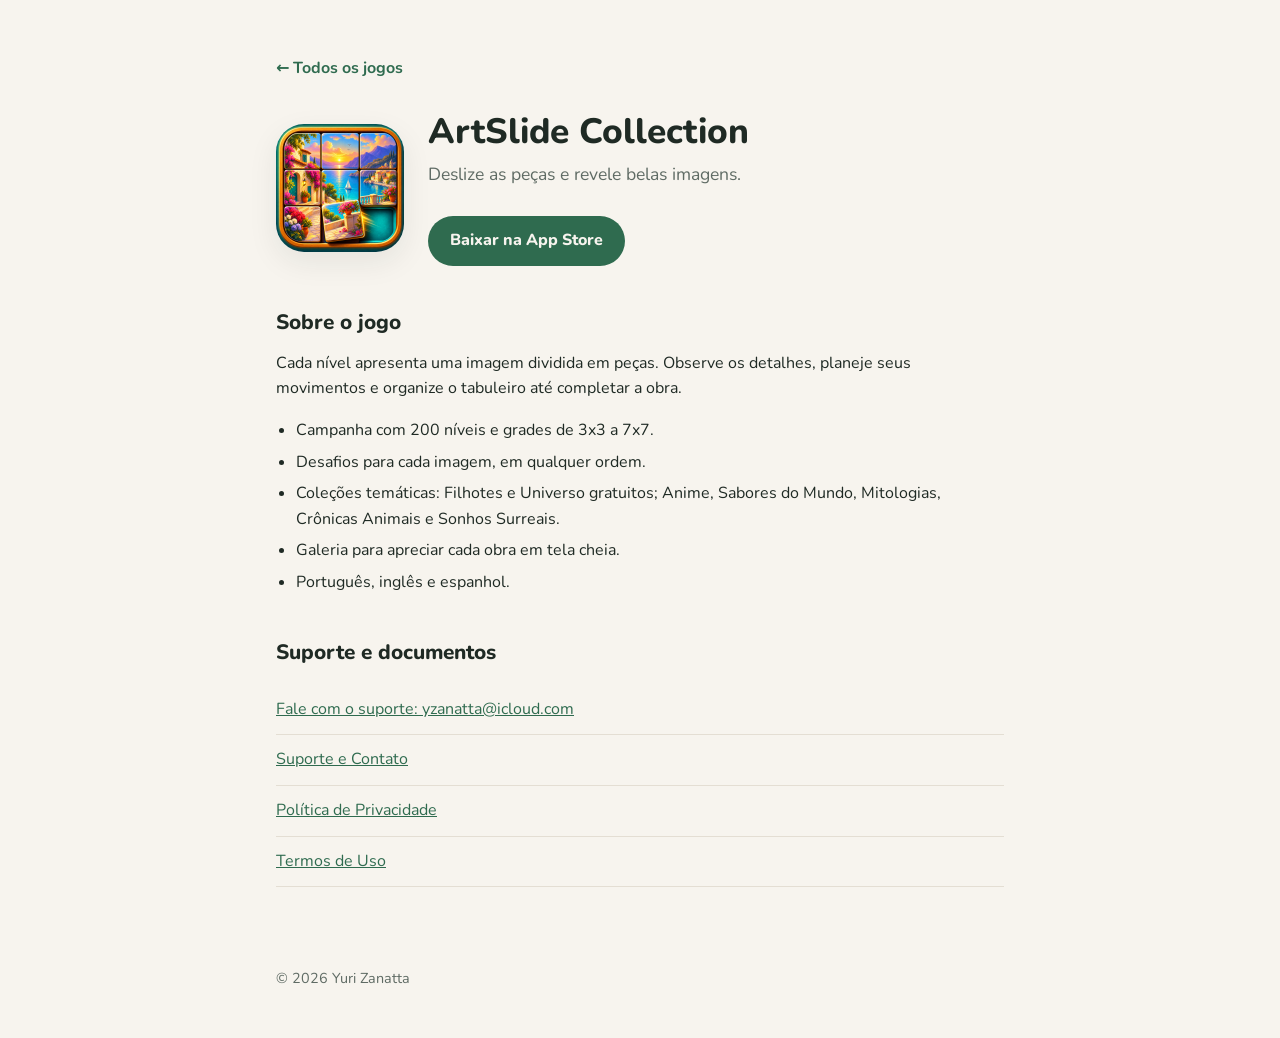
==== artslide/index.html @ 7b3d5c46 "Site de jogos com app-ads.txt, ArtSlide Collection e Cactus Match" ====
<!doctype html>
<html lang="pt-BR">
<head>
  <meta charset="utf-8">
  <meta name="viewport" content="width=device-width, initial-scale=1">
  <title>ArtSlide Collection</title>
  <meta name="description" content="ArtSlide Collection: quebra-cabeça deslizante com 340 imagens, Campanha, Desafios e coleções temáticas.">
  <link rel="preconnect" href="https://fonts.googleapis.com">
  <link rel="preconnect" href="https://fonts.gstatic.com" crossorigin>
  <link href="https://fonts.googleapis.com/css2?family=Nunito:wght@400;700;800&display=swap" rel="stylesheet">
  <link rel="stylesheet" href="../style.css">
</head>
<body>
  <main>
    <a class="back" href="../">← Todos os jogos</a>

    <div class="hero">
      <img class="icon large" src="../img/artslide.png" alt="Ícone do ArtSlide Collection">
      <div>
        <h1>ArtSlide Collection</h1>
        <p class="lead">Deslize as peças e revele belas imagens.</p>
        <a class="store" href="https://apps.apple.com/app/artslide-collection/id6803302688">Baixar na App Store</a>
      </div>
    </div>

    <h2>Sobre o jogo</h2>
    <p>Cada nível apresenta uma imagem dividida em peças. Observe os detalhes, planeje seus movimentos e
      organize o tabuleiro até completar a obra.</p>
    <ul>
      <li>Campanha com 200 níveis e grades de 3x3 a 7x7.</li>
      <li>Desafios para cada imagem, em qualquer ordem.</li>
      <li>Coleções temáticas: Filhotes e Universo gratuitos; Anime, Sabores do Mundo, Mitologias,
        Crônicas Animais e Sonhos Surreais.</li>
      <li>Galeria para apreciar cada obra em tela cheia.</li>
      <li>Português, inglês e espanhol.</li>
    </ul>

    <h2>Suporte e documentos</h2>
    <ul class="links">
      <li><a href="mailto:yzanatta@icloud.com?subject=ArtSlide%20Collection">Fale com o suporte: yzanatta@icloud.com</a></li>
      <li><a href="https://docs.google.com/document/d/e/2PACX-1vQ3i4dDvhAjFufGNtrnGt9rb3nX1ci_Rkq2QitQJxXsuYJqKAIg0gKaE1RT5JMTW6BgISfHP_Pw2CFG/pub">Suporte e Contato</a></li>
      <li><a href="https://docs.google.com/document/d/e/2PACX-1vTcoX4HyDGLEEMGlog_xAntqmBCvf7kAQAT-C8t070HUoHTh2WVRb86LxZwHPa4LLv-x3MP_SOfy8FO/pub">Política de Privacidade</a></li>
      <li><a href="https://docs.google.com/document/d/e/2PACX-1vTGJHGqgqTmyVJEdvzYj0KJFvpkiBh4LBlsYyGJ8wYfO1uHLM-WLD6wXt-vjDROQE6pMW2SLBn9FsBR/pub">Termos de Uso</a></li>
    </ul>
  </main>
  <footer>© 2026 Yuri Zanatta</footer>
</body>
</html>
---- style.css ----
:root {
  --bg: #f7f4ee;
  --surface: #ffffff;
  --text: #1f2a24;
  --muted: #5f6b64;
  --line: #e4ded3;
  --accent: #2f6b4f;
  --shadow: 0 10px 30px rgba(31, 42, 36, 0.08);
}

@media (prefers-color-scheme: dark) {
  :root {
    --bg: #141815;
    --surface: #1d231f;
    --text: #eef1ec;
    --muted: #a3ada6;
    --line: #2d352f;
    --accent: #7fcf9c;
    --shadow: 0 10px 30px rgba(0, 0, 0, 0.35);
  }
}

* { box-sizing: border-box; }

body {
  margin: 0;
  background: var(--bg);
  color: var(--text);
  font-family: "Nunito", system-ui, -apple-system, sans-serif;
  line-height: 1.6;
}

main {
  max-width: 760px;
  margin: 0 auto;
  padding: 56px 16px 40px;
}

a { color: var(--accent); }

h1 { font-size: 2.2rem; line-height: 1.2; margin: 0 0 8px; font-weight: 800; }
h2 { font-size: 1.3rem; margin: 40px 0 12px; font-weight: 800; }
p { margin: 0 0 12px; }

.lead { color: var(--muted); font-size: 1.1rem; }
.back { display: inline-block; margin-bottom: 28px; text-decoration: none; font-weight: 700; }

.games { display: grid; gap: 16px; margin-top: 32px; }

.card {
  display: flex;
  gap: 18px;
  align-items: center;
  padding: 18px;
  background: var(--surface);
  border: 1px solid var(--line);
  border-radius: 20px;
  box-shadow: var(--shadow);
  text-decoration: none;
  color: inherit;
}

.card:hover { border-color: var(--accent); }
.card h3 { margin: 0 0 4px; font-size: 1.2rem; font-weight: 800; }
.card p { margin: 0; color: var(--muted); }

.icon { width: 84px; height: 84px; border-radius: 20px; flex-shrink: 0; }
.icon.large { width: 128px; height: 128px; border-radius: 28px; box-shadow: var(--shadow); }

.hero { display: flex; gap: 24px; align-items: center; flex-wrap: wrap; }

.store {
  display: inline-block;
  margin-top: 16px;
  padding: 12px 22px;
  border-radius: 999px;
  background: var(--accent);
  color: var(--bg);
  font-weight: 800;
  text-decoration: none;
}

ul { padding-left: 20px; }
li { margin-bottom: 6px; }

.links { list-style: none; padding: 0; }
.links li { padding: 12px 0; border-bottom: 1px solid var(--line); margin: 0; }

footer {
  max-width: 760px;
  margin: 0 auto;
  padding: 24px 16px 48px;
  color: var(--muted);
  font-size: 0.9rem;
}
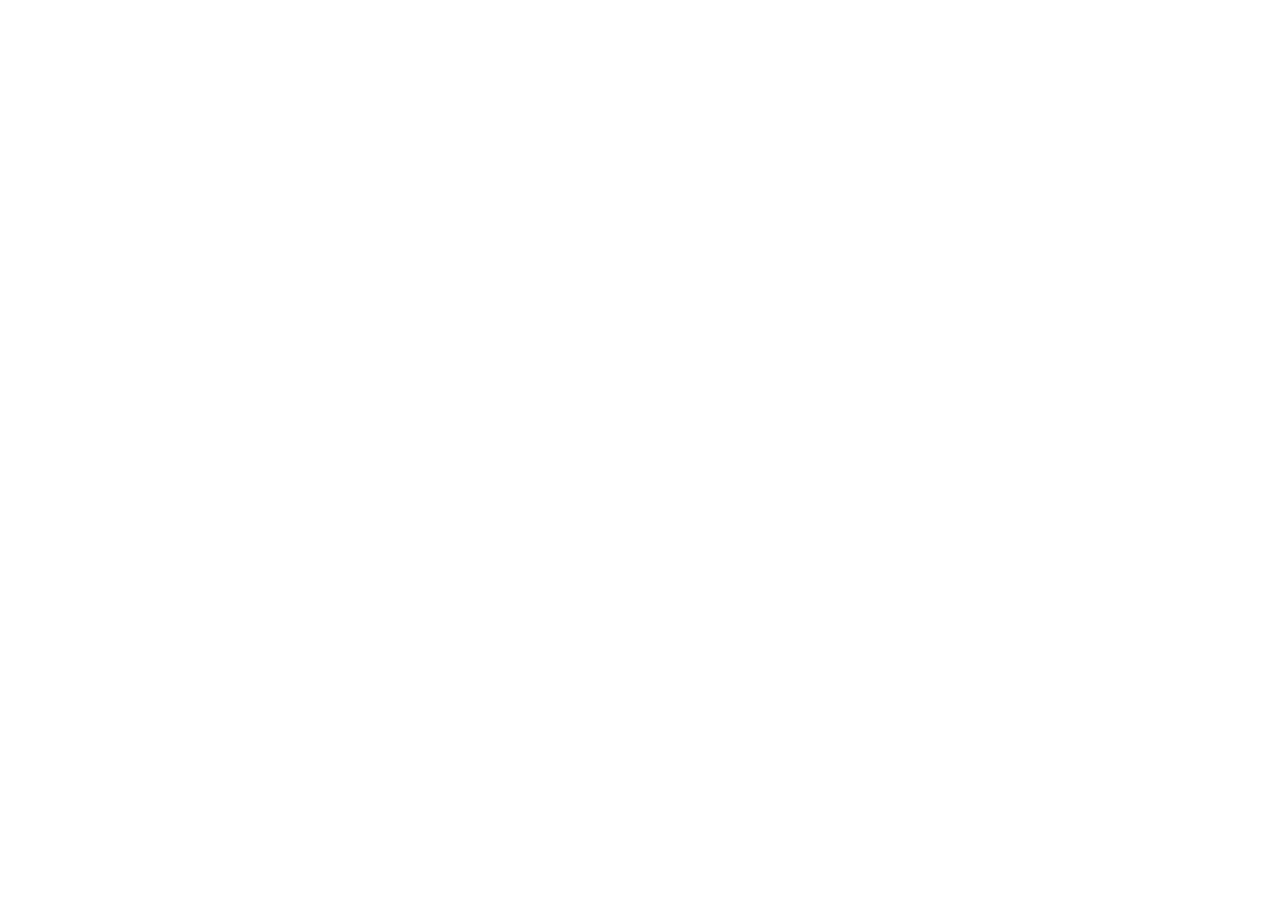
==== commit c48bb88f: "Redireciona o site para cactusforgestudio.com - Início, ArtSlide e Cactus Match levam às páginas equ" ====
--- a/artslide/index.html
+++ b/artslide/index.html
@@ -3,46 +3,15 @@
 <head>
   <meta charset="utf-8">
   <meta name="viewport" content="width=device-width, initial-scale=1">
-  <title>ArtSlide Collection</title>
-  <meta name="description" content="ArtSlide Collection: quebra-cabeça deslizante com 340 imagens, Campanha, Desafios e coleções temáticas.">
-  <link rel="preconnect" href="https://fonts.googleapis.com">
-  <link rel="preconnect" href="https://fonts.gstatic.com" crossorigin>
-  <link href="https://fonts.googleapis.com/css2?family=Nunito:wght@400;700;800&display=swap" rel="stylesheet">
-  <link rel="stylesheet" href="../style.css">
+  <title>ArtSlide Collection · Cactus Forge</title>
+  <link rel="canonical" href="https://cactusforgestudio.com/projetos/artslide/">
+  <meta http-equiv="refresh" content="0; url=https://cactusforgestudio.com/projetos/artslide/">
+  <script>location.replace('https://cactusforgestudio.com/projetos/artslide/');</script>
 </head>
 <body>
   <main>
-    <a class="back" href="../">← Todos os jogos</a>
-
-    <div class="hero">
-      <img class="icon large" src="../img/artslide.png" alt="Ícone do ArtSlide Collection">
-      <div>
-        <h1>ArtSlide Collection</h1>
-        <p class="lead">Deslize as peças e revele belas imagens.</p>
-        <a class="store" href="https://apps.apple.com/app/artslide-collection/id6803302688">Baixar na App Store</a>
-      </div>
-    </div>
-
-    <h2>Sobre o jogo</h2>
-    <p>Cada nível apresenta uma imagem dividida em peças. Observe os detalhes, planeje seus movimentos e
-      organize o tabuleiro até completar a obra.</p>
-    <ul>
-      <li>Campanha com 200 níveis e grades de 3x3 a 7x7.</li>
-      <li>Desafios para cada imagem, em qualquer ordem.</li>
-      <li>Coleções temáticas: Filhotes e Universo gratuitos; Anime, Sabores do Mundo, Mitologias,
-        Crônicas Animais e Sonhos Surreais.</li>
-      <li>Galeria para apreciar cada obra em tela cheia.</li>
-      <li>Português, inglês e espanhol.</li>
-    </ul>
-
-    <h2>Suporte e documentos</h2>
-    <ul class="links">
-      <li><a href="mailto:yzanatta@icloud.com?subject=ArtSlide%20Collection">Fale com o suporte: yzanatta@icloud.com</a></li>
-      <li><a href="https://docs.google.com/document/d/e/2PACX-1vQ3i4dDvhAjFufGNtrnGt9rb3nX1ci_Rkq2QitQJxXsuYJqKAIg0gKaE1RT5JMTW6BgISfHP_Pw2CFG/pub">Suporte e Contato</a></li>
-      <li><a href="https://docs.google.com/document/d/e/2PACX-1vTcoX4HyDGLEEMGlog_xAntqmBCvf7kAQAT-C8t070HUoHTh2WVRb86LxZwHPa4LLv-x3MP_SOfy8FO/pub">Política de Privacidade</a></li>
-      <li><a href="https://docs.google.com/document/d/e/2PACX-1vTGJHGqgqTmyVJEdvzYj0KJFvpkiBh4LBlsYyGJ8wYfO1uHLM-WLD6wXt-vjDROQE6pMW2SLBn9FsBR/pub">Termos de Uso</a></li>
-    </ul>
+    <p>Este site agora está em <a href="https://cactusforgestudio.com/projetos/artslide/">cactusforgestudio.com/projetos/artslide</a>.</p>
+    <p lang="en">This site has moved to <a href="https://cactusforgestudio.com/projetos/artslide/">cactusforgestudio.com/projetos/artslide</a>.</p>
   </main>
-  <footer>© 2026 Yuri Zanatta</footer>
 </body>
 </html>
